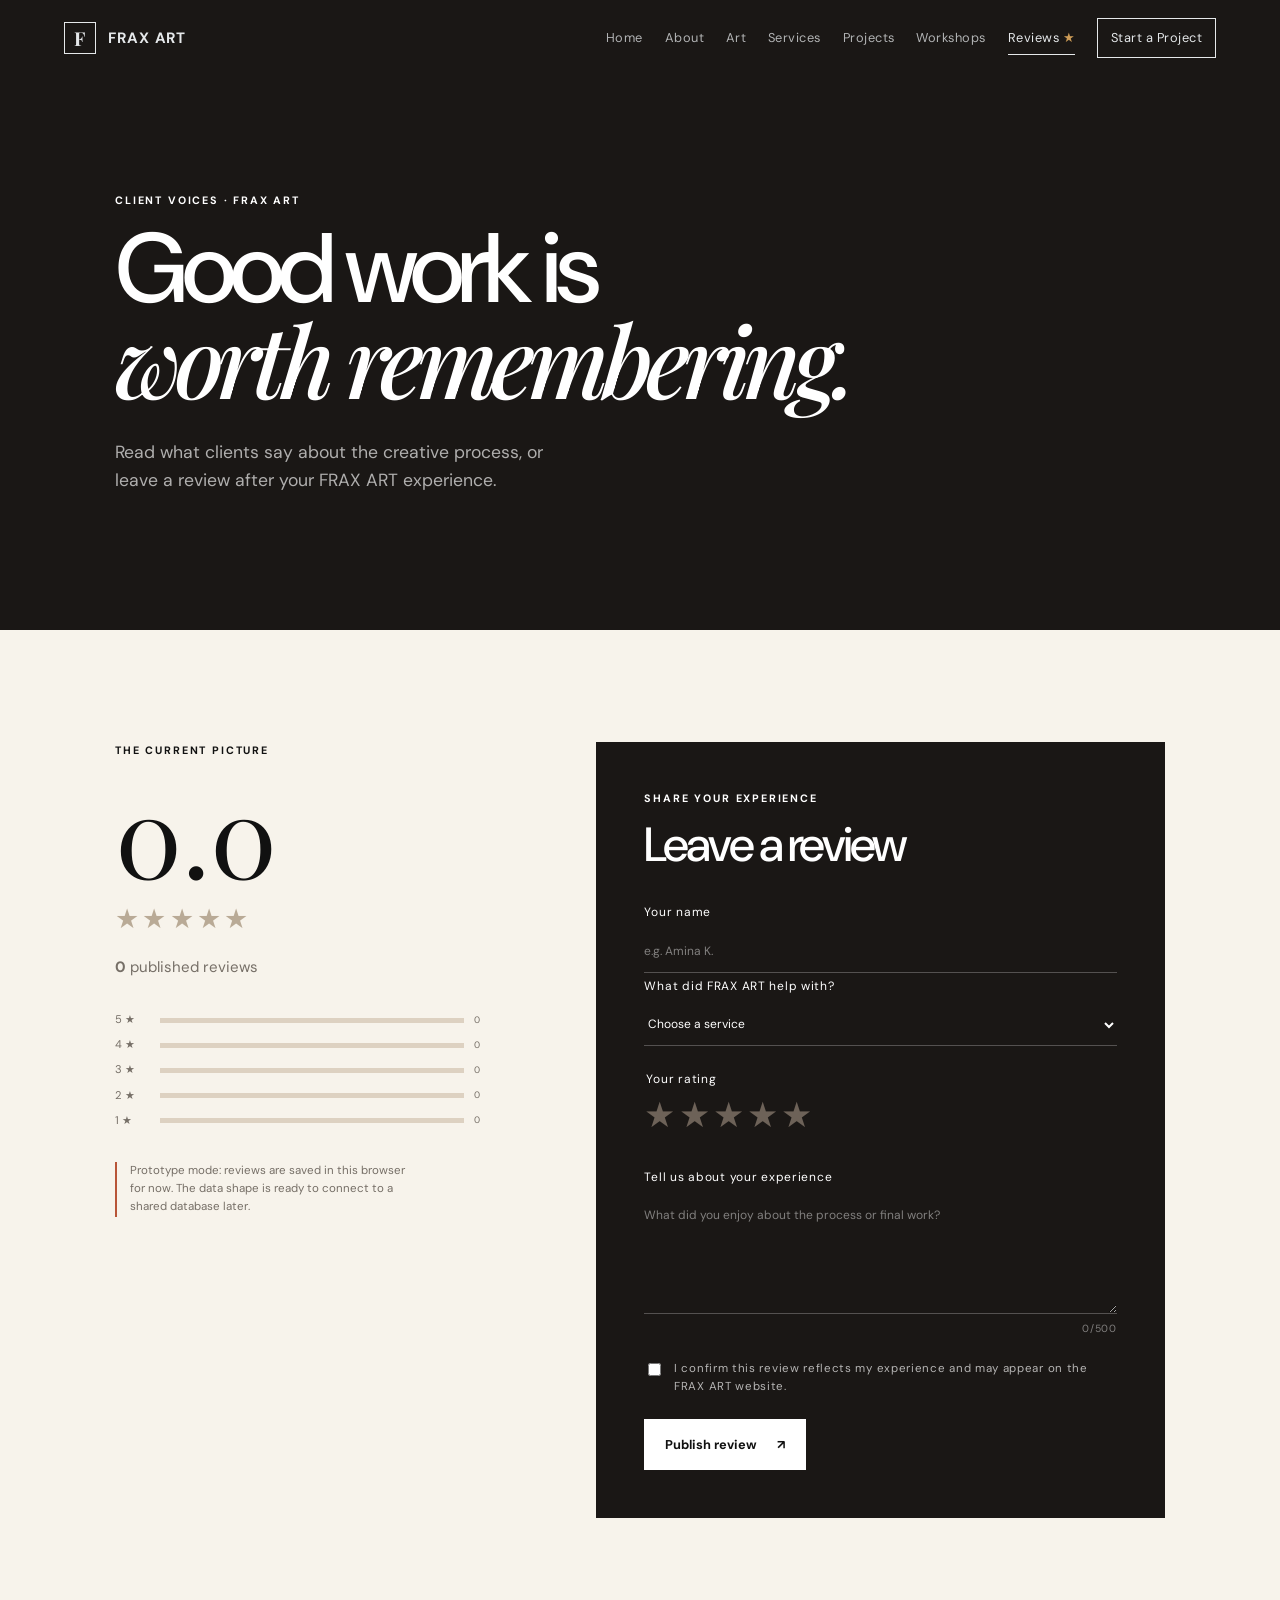
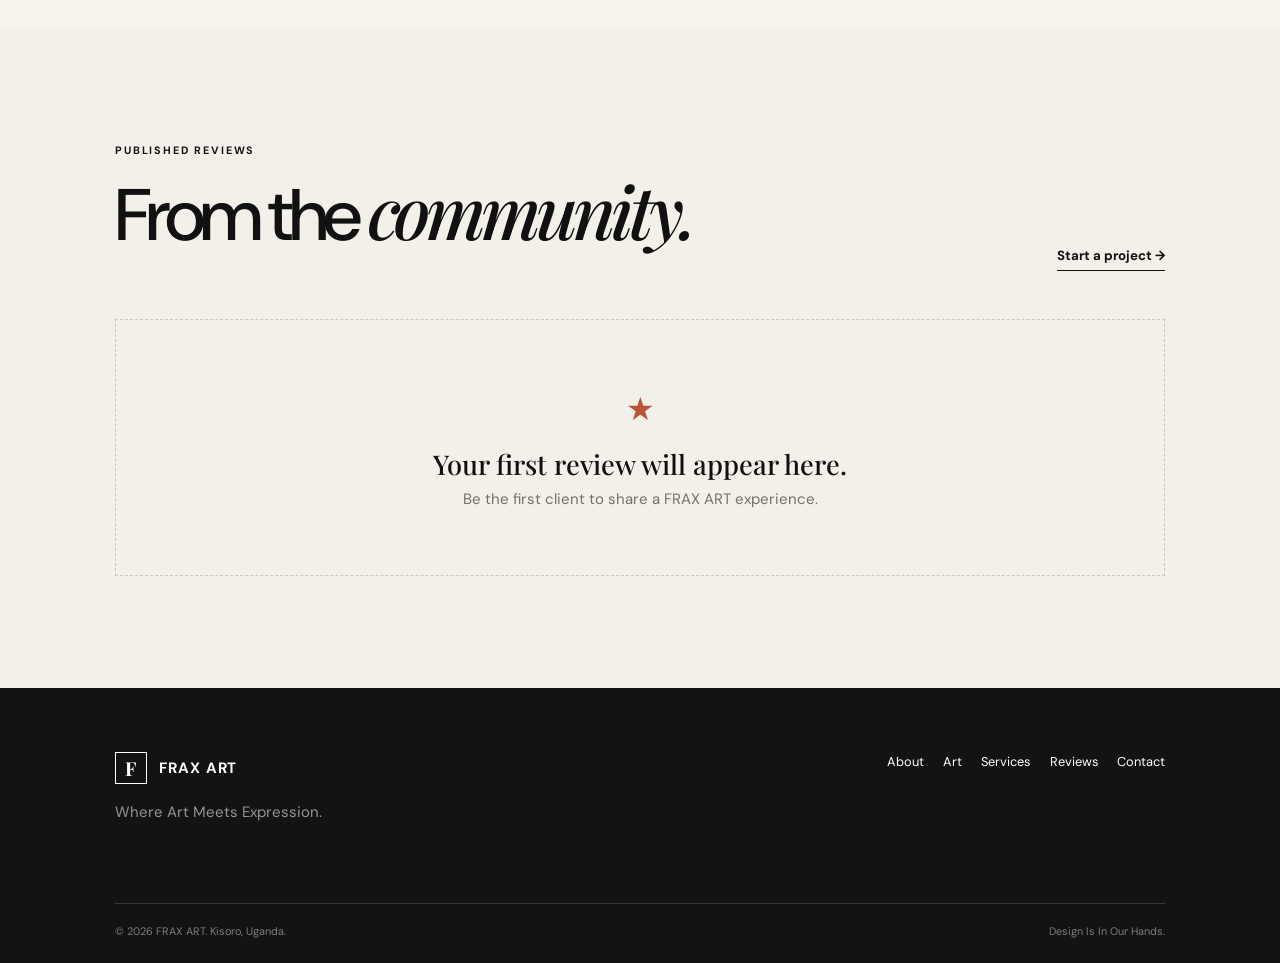
==== reviews.html @ de3876f7 "Add files via upload" ====
<!doctype html>
<html lang="en">
<head>
  <meta charset="UTF-8"><meta name="viewport" content="width=device-width, initial-scale=1.0"><meta name="description" content="Client reviews for FRAX ART, a creative art and design studio in Kisoro, Uganda."><title>Client Reviews | FRAX ART</title><link rel="stylesheet" href="styles.css">
</head>
<body class="reviews-page">
  <a class="skip-link" href="#main">Skip to content</a>
  <header class="site-header" id="siteHeader"><a class="brand" href="index.html#home" aria-label="FRAX ART home"><span class="brand-mark">F</span><span>FRAX ART</span></a><button class="menu-toggle" id="menuToggle" type="button" aria-label="Open navigation" aria-expanded="false"><span></span><span></span><span></span></button><nav class="main-nav" id="mainNav" aria-label="Primary navigation"><a href="index.html#home" class="nav-link">Home</a><a href="index.html#about" class="nav-link">About</a><a href="index.html#art" class="nav-link">Art</a><a href="index.html#services" class="nav-link">Services</a><a href="index.html#projects" class="nav-link">Projects</a><a href="index.html#workshops" class="nav-link">Workshops</a><a href="reviews.html" class="nav-link active nav-review">Reviews <span aria-hidden="true">★</span></a><a href="index.html#contact" class="nav-link nav-cta">Start a Project</a></nav></header>
  <main id="main">
    <section class="reviews-hero"><p class="eyebrow">CLIENT VOICES · FRAX ART</p><h1>Good work is<br><em>worth remembering.</em></h1><p>Read what clients say about the creative process, or leave a review after your FRAX ART experience.</p></section>
    <section class="reviews-layout section"><div class="reviews-summary"><p class="eyebrow">THE CURRENT PICTURE</p><div class="rating-number" id="averageRating">0.0</div><div class="stars large" id="averageStars" aria-label="No ratings yet">☆☆☆☆☆</div><p><strong id="reviewCount">0</strong> published reviews</p><div class="rating-bars" id="ratingBars"></div><p class="storage-note">Prototype mode: reviews are saved in this browser for now. The data shape is ready to connect to a shared database later.</p></div><div class="review-form-panel"><p class="eyebrow">SHARE YOUR EXPERIENCE</p><h2>Leave a review</h2><form id="reviewForm" novalidate><label>Your name<input name="name" id="reviewName" type="text" maxlength="60" required placeholder="e.g. Amina K."></label><label>What did FRAX ART help with?<select name="service" id="reviewService"><option value="">Choose a service</option><option>Branding & Signage</option><option>Painting & Illustration</option><option>Engraving & Craft</option><option>Creative Spaces</option><option>Workshop</option><option>Other</option></select></label><fieldset><legend>Your rating</legend><div class="star-picker" id="starPicker" role="radiogroup" aria-label="Choose a rating from 1 to 5 stars"><button type="button" data-rating="1" role="radio" aria-label="1 star">★</button><button type="button" data-rating="2" role="radio" aria-label="2 stars">★</button><button type="button" data-rating="3" role="radio" aria-label="3 stars">★</button><button type="button" data-rating="4" role="radio" aria-label="4 stars">★</button><button type="button" data-rating="5" role="radio" aria-label="5 stars">★</button></div><input type="hidden" id="reviewRating" name="rating" value="0"><p class="field-error" id="ratingError"></p></fieldset><label>Tell us about your experience<textarea name="review" id="reviewText" rows="5" maxlength="500" required placeholder="What did you enjoy about the process or final work?"></textarea><span class="char-count"><span id="charCount">0</span>/500</span></label><label class="check-row"><input type="checkbox" id="reviewConsent" required><span>I confirm this review reflects my experience and may appear on the FRAX ART website.</span></label><button class="button button-light" type="submit">Publish review <span>↗</span></button><p class="form-status" id="reviewStatus" role="status" aria-live="polite"></p></form></div></section>
    <section class="published-reviews section"><div class="section-heading"><div><p class="eyebrow">PUBLISHED REVIEWS</p><h2>From the <em>community.</em></h2></div><a class="text-link" href="index.html#contact">Start a project →</a></div><div class="review-list" id="reviewList"></div></section>
  </main>
  <footer class="footer"><div><a class="brand footer-brand" href="index.html#home"><span class="brand-mark">F</span><span>FRAX ART</span></a><p>Where Art Meets Expression.</p></div><div class="footer-links"><a href="index.html#about">About</a><a href="index.html#art">Art</a><a href="index.html#services">Services</a><a href="reviews.html">Reviews</a><a href="index.html#contact">Contact</a></div><div class="footer-bottom"><span>© <span id="year"></span> FRAX ART. Kisoro, Uganda.</span><span>Design Is In Our Hands.</span></div></footer>
  <script src="reviews.js"></script>
</body>
</html>
---- styles.css ----
@import url('https://fonts.googleapis.com/css2?family=DM+Sans:wght@400;500;600;700&family=Playfair+Display:ital,wght@0,500;0,600;1,500;1,600&display=swap');:root{--ink:#111;--paper:#f3f0ea;--warm:#e5ded2;--muted:#766f67;--line:rgba(17,17,17,.17);--accent:#b85538;--cream:#f7f3eb;--display:'Playfair Display',Georgia,serif;--sans:'DM Sans',Arial,sans-serif}*{box-sizing:border-box}html{scroll-behavior:smooth}body{margin:0;background:var(--paper);color:var(--ink);font:15px/1.6 var(--sans)}body.no-scroll{overflow:hidden}a{color:inherit;text-decoration:none}button,input,select,textarea{font:inherit}button{cursor:pointer}.skip-link{position:absolute;left:1rem;top:-4rem;background:var(--ink);color:#fff;padding:.7rem 1rem;z-index:20}.skip-link:focus{top:1rem}.site-header{height:76px;position:fixed;top:0;left:0;right:0;z-index:10;display:flex;align-items:center;justify-content:space-between;padding:0 5vw;color:#fff;mix-blend-mode:difference}.brand{display:flex;align-items:center;gap:.75rem;font-weight:700;letter-spacing:.06em}.brand-mark{display:grid;place-items:center;width:32px;height:32px;border:1px solid currentColor;font-family:var(--display);font-size:1.2rem}.main-nav{display:flex;align-items:center;gap:1.35rem;font-size:.8rem;letter-spacing:.04em}.nav-link{opacity:.75;position:relative}.nav-link:hover,.nav-link:focus-visible,.nav-link.active{opacity:1}.nav-link.active:after{content:'';position:absolute;left:0;right:0;bottom:-7px;height:1px;background:currentColor}.nav-review span{color:#e7b36c}.nav-cta{border:1px solid currentColor;padding:.55rem .8rem;opacity:1}.menu-toggle{display:none;background:none;border:0;color:inherit;padding:.6rem}.menu-toggle span{display:block;width:23px;height:1px;background:currentColor;margin:5px 0}.section{padding:7rem 9vw}.hero{height:100vh;min-height:680px;position:relative;display:flex;align-items:flex-end;overflow:hidden;color:#fff;padding:0 9vw 9vh}.hero-media,.hero-overlay{position:absolute;inset:0}.hero-media img{width:100%;height:100%;object-fit:cover}.hero-overlay{background:linear-gradient(90deg,rgba(0,0,0,.78),rgba(0,0,0,.18) 70%),linear-gradient(0deg,rgba(0,0,0,.45),transparent 50%)}.hero-content{position:relative;z-index:1;max-width:730px}.eyebrow{margin:0 0 1rem;font-size:.67rem;letter-spacing:.17em;font-weight:700}.hero h1,.reviews-hero h1{font-size:clamp(3.6rem,7.7vw,8.2rem);line-height:.9;letter-spacing:-.06em;margin:0 0 1.7rem;font-weight:500}.hero h1 em,.reviews-hero h1 em,h2 em{font-family:var(--display);font-weight:500;letter-spacing:-.07em}.hero-copy{max-width:430px;font-size:1.1rem;color:rgba(255,255,255,.78)}.hero-actions{display:flex;gap:1.5rem;align-items:center;margin-top:2rem}.button{display:inline-flex;align-items:center;gap:1.3rem;padding:.9rem 1.2rem;border:1px solid var(--ink);font-weight:700;font-size:.8rem;transition:transform .2s,background .2s}.button:hover,.button:focus-visible{transform:translateY(-2px)}.button-light{background:#fff;color:#111;border-color:#fff}.button-dark{background:#111;color:#fff}.text-link{font-weight:700;font-size:.83rem;border-bottom:1px solid currentColor;padding-bottom:.25rem}.text-link.light{color:#fff}.scroll-cue{position:absolute;right:9vw;bottom:3rem;color:rgba(255,255,255,.7);font-size:.7rem;letter-spacing:.1em;text-transform:uppercase;writing-mode:vertical-rl}.scroll-cue span{font-size:1.4rem;margin-top:.5rem}.intro{background:var(--cream)}.section-number{font:4rem/1 var(--display);color:var(--accent);margin-bottom:2rem}.split-grid{display:grid;grid-template-columns:1fr 1fr;gap:10vw;align-items:start;max-width:1080px;margin:auto}.section h2{font-size:clamp(3rem,5.7vw,6rem);line-height:.92;letter-spacing:-.065em;font-weight:500;margin:0 0 1.4rem}.intro-copy{max-width:480px;padding-top:3.5rem}.intro-copy p{color:var(--muted);margin:0 0 1.3rem}.intro-copy .lead{font-size:1.35rem;color:var(--ink)}.art{background:var(--paper)}.section-heading{display:flex;justify-content:space-between;gap:3rem;align-items:end;margin-bottom:3rem}.section-heading>p{max-width:330px;color:var(--muted);margin:0}.filter-bar{display:flex;gap:.4rem;flex-wrap:wrap;border-bottom:1px solid var(--line);padding-bottom:1rem;margin-bottom:2rem}.filter{border:0;background:transparent;color:var(--muted);padding:.45rem .75rem;font-size:.75rem}.filter.active,.filter:hover,.filter:focus-visible{background:var(--ink);color:#fff}.masonry-grid{display:grid;grid-template-columns:1.1fr .9fr 1fr;grid-auto-rows:260px;gap:1rem;max-width:1200px;margin:auto}.gallery-card{border:0;padding:0;position:relative;overflow:hidden;background:#c8c0b6;text-align:left}.gallery-card img{width:100%;height:100%;object-fit:cover;display:block;transition:transform .5s}.gallery-card:hover img,.gallery-card:focus-visible img{transform:scale(1.05)}.gallery-1{grid-row:span 2}.gallery-2{grid-column:span 2}.gallery-overlay{position:absolute;inset:auto 0 0;padding:4rem 1.5rem 1.3rem;color:#fff;background:linear-gradient(transparent,rgba(0,0,0,.78));display:flex;flex-direction:column;align-items:flex-start}.gallery-overlay small{font-size:.65rem;text-transform:uppercase;letter-spacing:.13em}.gallery-overlay strong{font:1.45rem var(--display);font-weight:500}.gallery-overlay i{font-size:.72rem;margin-top:.3rem;opacity:.8}.services{background:var(--warm)}.service-grid{display:grid;grid-template-columns:repeat(4,1fr);border-top:1px solid var(--line);border-bottom:1px solid var(--line)}.service-card{padding:1.6rem 1.3rem 2rem;border-right:1px solid var(--line)}.service-card:last-child{border-right:0}.service-card span,.process-item span{color:var(--accent);font:1.7rem var(--display)}.service-card h3{font-size:1.1rem;margin:1.5rem 0 .6rem}.service-card p,.process-item p{color:var(--muted);margin:0}.feature{display:grid;grid-template-columns:1.1fr .9fr;gap:7vw;align-items:center;background:var(--cream)}.feature-image,.identity-image{height:500px;overflow:hidden}.feature-image img,.identity-image img{width:100%;height:100%;object-fit:cover}.feature-copy{max-width:430px}.feature-copy p{color:var(--muted);margin-bottom:2rem}.process{background:var(--paper)}.process-grid{display:grid;grid-template-columns:repeat(5,1fr);border-top:1px solid var(--line);border-bottom:1px solid var(--line)}.process-item{padding:1.6rem 1.1rem 1.8rem;border-right:1px solid var(--line)}.process-item:last-child{border-right:0}.process-item h3{margin:1.2rem 0 .4rem}.workshops{display:grid;grid-template-columns:1.1fr .9fr;padding:0;background:#1a1715;color:#fff}.workshop-panel{padding:7rem 9vw}.workshop-panel h2{font-size:clamp(3.5rem,6vw,6.5rem)}.workshop-panel p:not(.eyebrow){max-width:350px;color:rgba(255,255,255,.62);margin-bottom:2rem}.workshop-side{display:flex;flex-direction:column;background:#2a2521}.workshop-note{padding:3rem;border-bottom:1px solid rgba(255,255,255,.2);flex:1}.workshop-note span{display:block;color:#e7b36c;font-size:.65rem;letter-spacing:.16em}.workshop-note strong{display:block;font:2rem var(--display);font-weight:500;margin:2rem 0 .5rem}.workshop-note p{color:rgba(255,255,255,.55)}.identity{display:grid;grid-template-columns:1fr 1fr;gap:7vw;align-items:center;background:var(--cream)}.identity-copy{max-width:500px}.identity-copy p:last-child{color:var(--muted)}.review-cta{display:grid;grid-template-columns:1fr 280px;gap:5vw;align-items:center;background:#c7a47b;color:#17120e}.review-cta-copy{max-width:650px}.review-cta-copy p:not(.eyebrow){max-width:430px;margin-bottom:2rem}.review-cta-mark{border:1px solid rgba(17,17,17,.3);min-height:240px;display:flex;flex-direction:column;align-items:center;justify-content:center;text-align:center}.review-cta-mark span{font-size:2rem}.review-cta-mark strong{font:7rem/.8 var(--display);font-weight:500}.review-cta-mark small{max-width:150px;margin-top:1rem}.contact{display:grid;grid-template-columns:.8fr 1.2fr;gap:8vw;background:var(--paper)}.contact-intro p:last-child{color:var(--muted)}.contact-form{display:grid;grid-template-columns:1fr 1fr;gap:1.2rem}.contact-form label,.review-form-panel label{font-size:.75rem;letter-spacing:.06em}.contact-form input,.contact-form select,.contact-form textarea,.review-form-panel input,.review-form-panel select,.review-form-panel textarea{display:block;width:100%;margin-top:.45rem;background:transparent;border:0;border-bottom:1px solid var(--line);padding:.7rem 0;color:var(--ink);outline:0;resize:vertical}.contact-form input:focus,.contact-form select:focus,.contact-form textarea:focus,.review-form-panel input:focus,.review-form-panel select:focus,.review-form-panel textarea:focus{border-color:var(--accent)}.full{grid-column:1/-1}.form-status{grid-column:1/-1;margin:0;font-size:.8rem}.form-status.success{color:#287154}.form-status.error,.field-error{color:#a3372b}.location{display:grid;grid-template-columns:1fr 1fr;gap:8vw;align-items:center;background:var(--warm)}.location-copy p:last-child{color:var(--muted)}.map-placeholder{min-height:300px;background:linear-gradient(135deg,#a38f78,#3f4a45);display:flex;flex-direction:column;align-items:center;justify-content:center;color:#fff;gap:.7rem}.map-placeholder span{font:2rem var(--display)}.map-placeholder small{font-size:.65rem;letter-spacing:.2em}.footer{background:#151311;color:#fff;padding:4rem 9vw 1.4rem;display:grid;grid-template-columns:1fr auto;gap:2rem}.footer-brand{margin-bottom:1rem}.footer p{color:rgba(255,255,255,.55)}.footer-links{display:flex;gap:1.2rem;align-items:start;font-size:.8rem}.footer-links a:hover{color:#e7b36c}.footer-bottom{grid-column:1/-1;display:flex;justify-content:space-between;border-top:1px solid rgba(255,255,255,.15);padding-top:1.2rem;margin-top:2rem;color:rgba(255,255,255,.45);font-size:.68rem}.whatsapp{position:fixed;right:1.5rem;bottom:1.5rem;z-index:5;width:48px;height:48px;border-radius:50%;display:grid;place-items:center;background:#77b783;color:#fff;font-size:.65rem;font-weight:700;box-shadow:0 10px 25px rgba(0,0,0,.18)}.lightbox{display:none;position:fixed;inset:0;background:rgba(10,9,8,.95);z-index:30;color:#fff;padding:5vh 8vw;align-items:center;justify-content:center}.lightbox.open{display:flex}.lightbox-content{display:grid;grid-template-columns:minmax(0,1.4fr) minmax(240px,.6fr);gap:2rem;align-items:center;max-width:1100px;width:100%}.lightbox-content img{width:100%;max-height:78vh;object-fit:contain}.lightbox-content span{color:#e7b36c;font-size:.7rem;letter-spacing:.15em;text-transform:uppercase}.lightbox-content h3{font:3rem var(--display);font-weight:500;margin:.7rem 0}.lightbox-content p{color:rgba(255,255,255,.65)}.lightbox button{position:absolute;background:none;border:0;color:#fff;font-size:2rem}.lightbox-close{right:3vw;top:2vh}.lightbox-prev{left:3vw}.lightbox-next{right:3vw}.reveal{opacity:0;transform:translateY(20px);transition:opacity .7s,transform .7s}.reveal.visible,.loaded .reveal{opacity:1;transform:none}#preloader{position:fixed;inset:0;z-index:50;background:#111;color:#fff;display:grid;place-items:center;font:1.2rem var(--display);letter-spacing:.2em;transition:opacity .5s,visibility .5s}.loaded #preloader{opacity:0;visibility:hidden}.reviews-page{background:var(--paper)}.reviews-hero{background:#1a1715;color:#fff;min-height:70vh;padding:12rem 9vw 7rem}.reviews-hero h1{max-width:780px}.reviews-hero>p:last-child{max-width:450px;color:rgba(255,255,255,.65);font-size:1.1rem}.reviews-layout{display:grid;grid-template-columns:.8fr 1.2fr;gap:8vw;background:var(--cream)}.reviews-summary{align-self:start;position:sticky;top:7rem}.rating-number{font:7rem/.9 var(--display);margin-top:1.5rem}.stars{color:#b9aa96;letter-spacing:.12em}.stars.large{font-size:1.7rem;margin:.8rem 0}.stars span.filled{color:#b85538}.reviews-summary>p:not(.eyebrow):not(.storage-note){color:var(--muted)}.rating-bars{margin:2rem 0}.rating-bar{display:grid;grid-template-columns:35px 1fr 20px;gap:.6rem;align-items:center;font-size:.7rem;color:var(--muted);margin:.45rem 0}.rating-bar i{height:5px;background:#ddd1c1}.rating-bar b{display:block;height:100%;background:var(--accent)}.storage-note{font-size:.72rem;color:var(--muted);border-left:2px solid var(--accent);padding-left:.8rem;max-width:290px}.review-form-panel{background:#1a1715;color:#fff;padding:3rem}.review-form-panel input,.review-form-panel select,.review-form-panel textarea{color:#fff;border-color:rgba(255,255,255,.25)}.review-form-panel input::placeholder,.review-form-panel textarea::placeholder{color:rgba(255,255,255,.45)}.review-form-panel h2{font-size:3rem;font-weight:500;margin:.4rem 0 2rem}.review-form-panel fieldset{border:0;padding:0;margin:1.5rem 0}.review-form-panel legend{font-size:.75rem;letter-spacing:.06em}.star-picker{display:flex;gap:.2rem;margin-top:.6rem}.star-picker button{border:0;background:none;color:#6d6258;font-size:2.2rem;line-height:1;padding:0}.star-picker button.hovered,.star-picker button.selected{color:#e7b36c}.field-error{font-size:.73rem;margin:.4rem 0}.char-count{display:block;text-align:right;font-size:.65rem;color:rgba(255,255,255,.45);margin-top:.4rem}.check-row{display:flex;gap:.6rem;align-items:start;margin:1.4rem 0;font-size:.72rem!important;color:rgba(255,255,255,.68)}.check-row input{width:auto;margin-top:.2rem}.published-reviews{background:var(--paper)}.review-list{display:grid;grid-template-columns:repeat(2,1fr);gap:1rem}.review-card{background:var(--cream);padding:1.6rem;border-top:2px solid var(--accent)}.review-card-top{display:flex;justify-content:space-between;gap:1rem}.review-card-top strong,.review-card-top small{display:block}.review-card-top small{color:var(--muted);font-size:.72rem;margin-top:.2rem}.review-card>p{font:1.2rem/1.5 var(--display);margin:1.5rem 0}.review-card time{font-size:.7rem;color:var(--muted)}.empty-reviews{grid-column:1/-1;border:1px dashed var(--line);padding:4rem;text-align:center;color:var(--muted)}.empty-reviews span{font-size:2rem;color:var(--accent)}.empty-reviews h3{color:var(--ink);font:1.7rem var(--display);font-weight:500;margin:.7rem 0 .3rem}.empty-reviews p{margin:0}@media(max-width:900px){.main-nav{gap:.8rem}.service-grid{grid-template-columns:1fr 1fr}.process-grid{grid-template-columns:repeat(3,1fr)}.process-item:nth-child(3){border-right:0}.process-item:nth-child(n+4){border-top:1px solid var(--line)}.feature,.identity,.location,.contact,.reviews-layout{grid-template-columns:1fr;gap:3rem}.reviews-summary{position:static}.review-cta{grid-template-columns:1fr}.review-cta-mark{max-width:280px}.lightbox-content{grid-template-columns:1fr}.lightbox-content h3{font-size:2rem}.lightbox-content img{max-height:55vh}}@media(max-width:680px){.site-header{padding:0 6vw}.menu-toggle{display:block}.main-nav{display:none;position:absolute;top:76px;left:0;right:0;padding:1.5rem 6vw;background:#151311;flex-direction:column;align-items:flex-start;gap:1.1rem}.main-nav.open{display:flex}.nav-cta{margin-top:.4rem}.section{padding:5rem 7vw}.hero{min-height:720px;padding:0 7vw 6rem}.hero h1,.reviews-hero h1{font-size:4rem}.scroll-cue{right:7vw}.split-grid,.workshops{grid-template-columns:1fr}.intro-copy{padding-top:0}.masonry-grid{grid-template-columns:1fr 1fr;grid-auto-rows:210px}.gallery-1{grid-row:span 2}.gallery-2{grid-column:auto}.gallery-overlay{padding:3rem .9rem .8rem}.gallery-overlay strong{font-size:1rem}.service-grid,.process-grid,.review-list{grid-template-columns:1fr}.service-card,.process-item{border-right:0;border-bottom:1px solid var(--line)}.service-card:last-child,.process-item:last-child{border-bottom:0}.process-item:nth-child(n+4){border-top:0}.feature-image,.identity-image{height:330px}.workshop-panel{padding:5rem 7vw}.workshop-side{min-height:320px}.contact-form{grid-template-columns:1fr}.footer{grid-template-columns:1fr;padding:3rem 7vw 1.4rem}.footer-links{flex-wrap:wrap}.footer-bottom{flex-direction:column;gap:.4rem}.reviews-hero{min-height:620px;padding:10rem 7vw 5rem}.review-form-panel{padding:2rem 1.4rem}.rating-number{font-size:5rem}}
@media(prefers-reduced-motion:reduce){html{scroll-behavior:auto}*,*:before,*:after{transition:none!important;animation:none!important}}
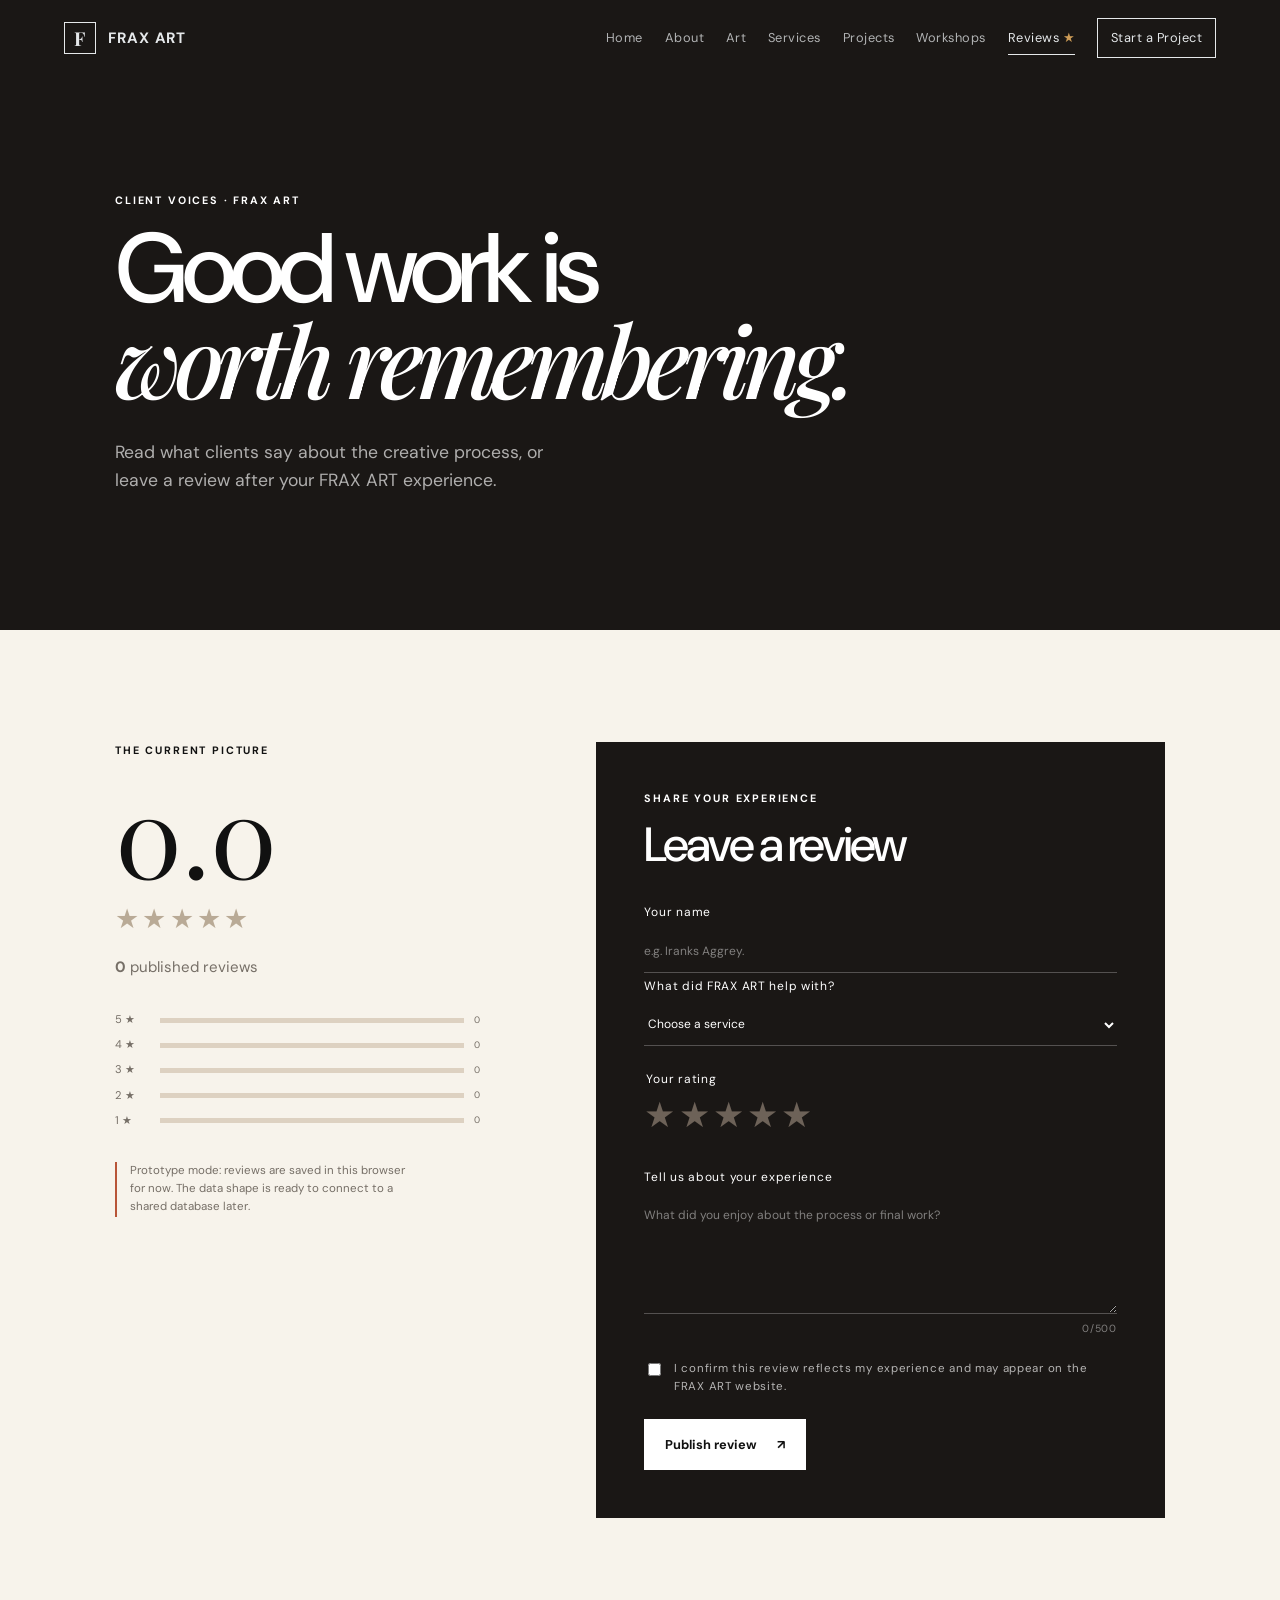
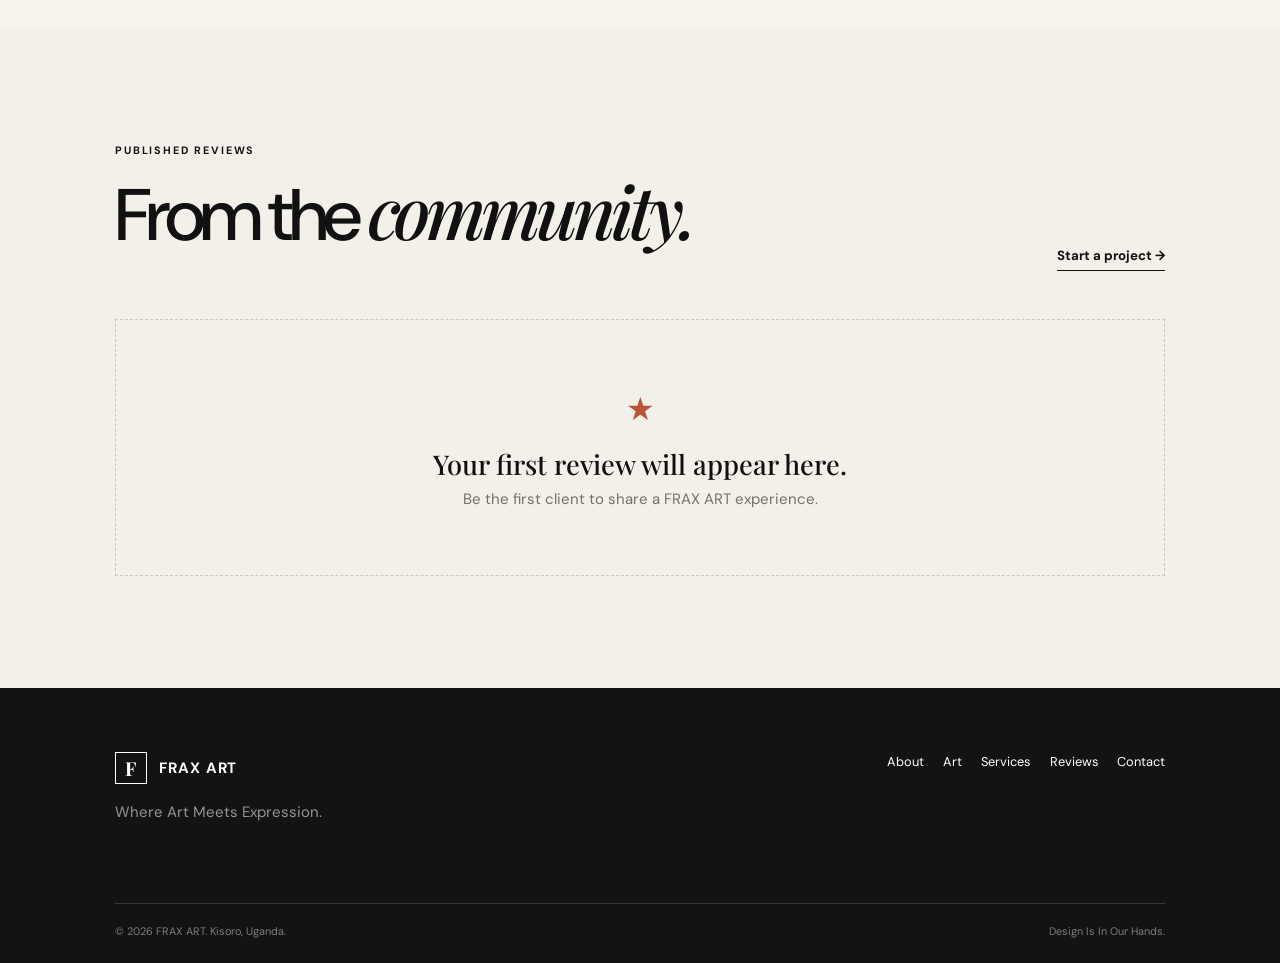
==== commit f8a01aae: "Update reviews.html" ====
--- a/reviews.html
+++ b/reviews.html
@@ -8,10 +8,10 @@
   <header class="site-header" id="siteHeader"><a class="brand" href="index.html#home" aria-label="FRAX ART home"><span class="brand-mark">F</span><span>FRAX ART</span></a><button class="menu-toggle" id="menuToggle" type="button" aria-label="Open navigation" aria-expanded="false"><span></span><span></span><span></span></button><nav class="main-nav" id="mainNav" aria-label="Primary navigation"><a href="index.html#home" class="nav-link">Home</a><a href="index.html#about" class="nav-link">About</a><a href="index.html#art" class="nav-link">Art</a><a href="index.html#services" class="nav-link">Services</a><a href="index.html#projects" class="nav-link">Projects</a><a href="index.html#workshops" class="nav-link">Workshops</a><a href="reviews.html" class="nav-link active nav-review">Reviews <span aria-hidden="true">★</span></a><a href="index.html#contact" class="nav-link nav-cta">Start a Project</a></nav></header>
   <main id="main">
     <section class="reviews-hero"><p class="eyebrow">CLIENT VOICES · FRAX ART</p><h1>Good work is<br><em>worth remembering.</em></h1><p>Read what clients say about the creative process, or leave a review after your FRAX ART experience.</p></section>
-    <section class="reviews-layout section"><div class="reviews-summary"><p class="eyebrow">THE CURRENT PICTURE</p><div class="rating-number" id="averageRating">0.0</div><div class="stars large" id="averageStars" aria-label="No ratings yet">☆☆☆☆☆</div><p><strong id="reviewCount">0</strong> published reviews</p><div class="rating-bars" id="ratingBars"></div><p class="storage-note">Prototype mode: reviews are saved in this browser for now. The data shape is ready to connect to a shared database later.</p></div><div class="review-form-panel"><p class="eyebrow">SHARE YOUR EXPERIENCE</p><h2>Leave a review</h2><form id="reviewForm" novalidate><label>Your name<input name="name" id="reviewName" type="text" maxlength="60" required placeholder="e.g. Amina K."></label><label>What did FRAX ART help with?<select name="service" id="reviewService"><option value="">Choose a service</option><option>Branding & Signage</option><option>Painting & Illustration</option><option>Engraving & Craft</option><option>Creative Spaces</option><option>Workshop</option><option>Other</option></select></label><fieldset><legend>Your rating</legend><div class="star-picker" id="starPicker" role="radiogroup" aria-label="Choose a rating from 1 to 5 stars"><button type="button" data-rating="1" role="radio" aria-label="1 star">★</button><button type="button" data-rating="2" role="radio" aria-label="2 stars">★</button><button type="button" data-rating="3" role="radio" aria-label="3 stars">★</button><button type="button" data-rating="4" role="radio" aria-label="4 stars">★</button><button type="button" data-rating="5" role="radio" aria-label="5 stars">★</button></div><input type="hidden" id="reviewRating" name="rating" value="0"><p class="field-error" id="ratingError"></p></fieldset><label>Tell us about your experience<textarea name="review" id="reviewText" rows="5" maxlength="500" required placeholder="What did you enjoy about the process or final work?"></textarea><span class="char-count"><span id="charCount">0</span>/500</span></label><label class="check-row"><input type="checkbox" id="reviewConsent" required><span>I confirm this review reflects my experience and may appear on the FRAX ART website.</span></label><button class="button button-light" type="submit">Publish review <span>↗</span></button><p class="form-status" id="reviewStatus" role="status" aria-live="polite"></p></form></div></section>
+    <section class="reviews-layout section"><div class="reviews-summary"><p class="eyebrow">THE CURRENT PICTURE</p><div class="rating-number" id="averageRating">0.0</div><div class="stars large" id="averageStars" aria-label="No ratings yet">☆☆☆☆☆</div><p><strong id="reviewCount">0</strong> published reviews</p><div class="rating-bars" id="ratingBars"></div><p class="storage-note">Prototype mode: reviews are saved in this browser for now. The data shape is ready to connect to a shared database later.</p></div><div class="review-form-panel"><p class="eyebrow">SHARE YOUR EXPERIENCE</p><h2>Leave a review</h2><form id="reviewForm" novalidate><label>Your name<input name="name" id="reviewName" type="text" maxlength="60" required placeholder="e.g. Iranks Aggrey."></label><label>What did FRAX ART help with?<select name="service" id="reviewService"><option value="">Choose a service</option><option>Branding & Signage</option><option>Painting & Illustration</option><option>Engraving & Craft</option><option>Creative Spaces</option><option>Workshop</option><option>Other</option></select></label><fieldset><legend>Your rating</legend><div class="star-picker" id="starPicker" role="radiogroup" aria-label="Choose a rating from 1 to 5 stars"><button type="button" data-rating="1" role="radio" aria-label="1 star">★</button><button type="button" data-rating="2" role="radio" aria-label="2 stars">★</button><button type="button" data-rating="3" role="radio" aria-label="3 stars">★</button><button type="button" data-rating="4" role="radio" aria-label="4 stars">★</button><button type="button" data-rating="5" role="radio" aria-label="5 stars">★</button></div><input type="hidden" id="reviewRating" name="rating" value="0"><p class="field-error" id="ratingError"></p></fieldset><label>Tell us about your experience<textarea name="review" id="reviewText" rows="5" maxlength="500" required placeholder="What did you enjoy about the process or final work?"></textarea><span class="char-count"><span id="charCount">0</span>/500</span></label><label class="check-row"><input type="checkbox" id="reviewConsent" required><span>I confirm this review reflects my experience and may appear on the FRAX ART website.</span></label><button class="button button-light" type="submit">Publish review <span>↗</span></button><p class="form-status" id="reviewStatus" role="status" aria-live="polite"></p></form></div></section>
     <section class="published-reviews section"><div class="section-heading"><div><p class="eyebrow">PUBLISHED REVIEWS</p><h2>From the <em>community.</em></h2></div><a class="text-link" href="index.html#contact">Start a project →</a></div><div class="review-list" id="reviewList"></div></section>
   </main>
   <footer class="footer"><div><a class="brand footer-brand" href="index.html#home"><span class="brand-mark">F</span><span>FRAX ART</span></a><p>Where Art Meets Expression.</p></div><div class="footer-links"><a href="index.html#about">About</a><a href="index.html#art">Art</a><a href="index.html#services">Services</a><a href="reviews.html">Reviews</a><a href="index.html#contact">Contact</a></div><div class="footer-bottom"><span>© <span id="year"></span> FRAX ART. Kisoro, Uganda.</span><span>Design Is In Our Hands.</span></div></footer>
   <script src="reviews.js"></script>
 </body>
-</html>+</html>
